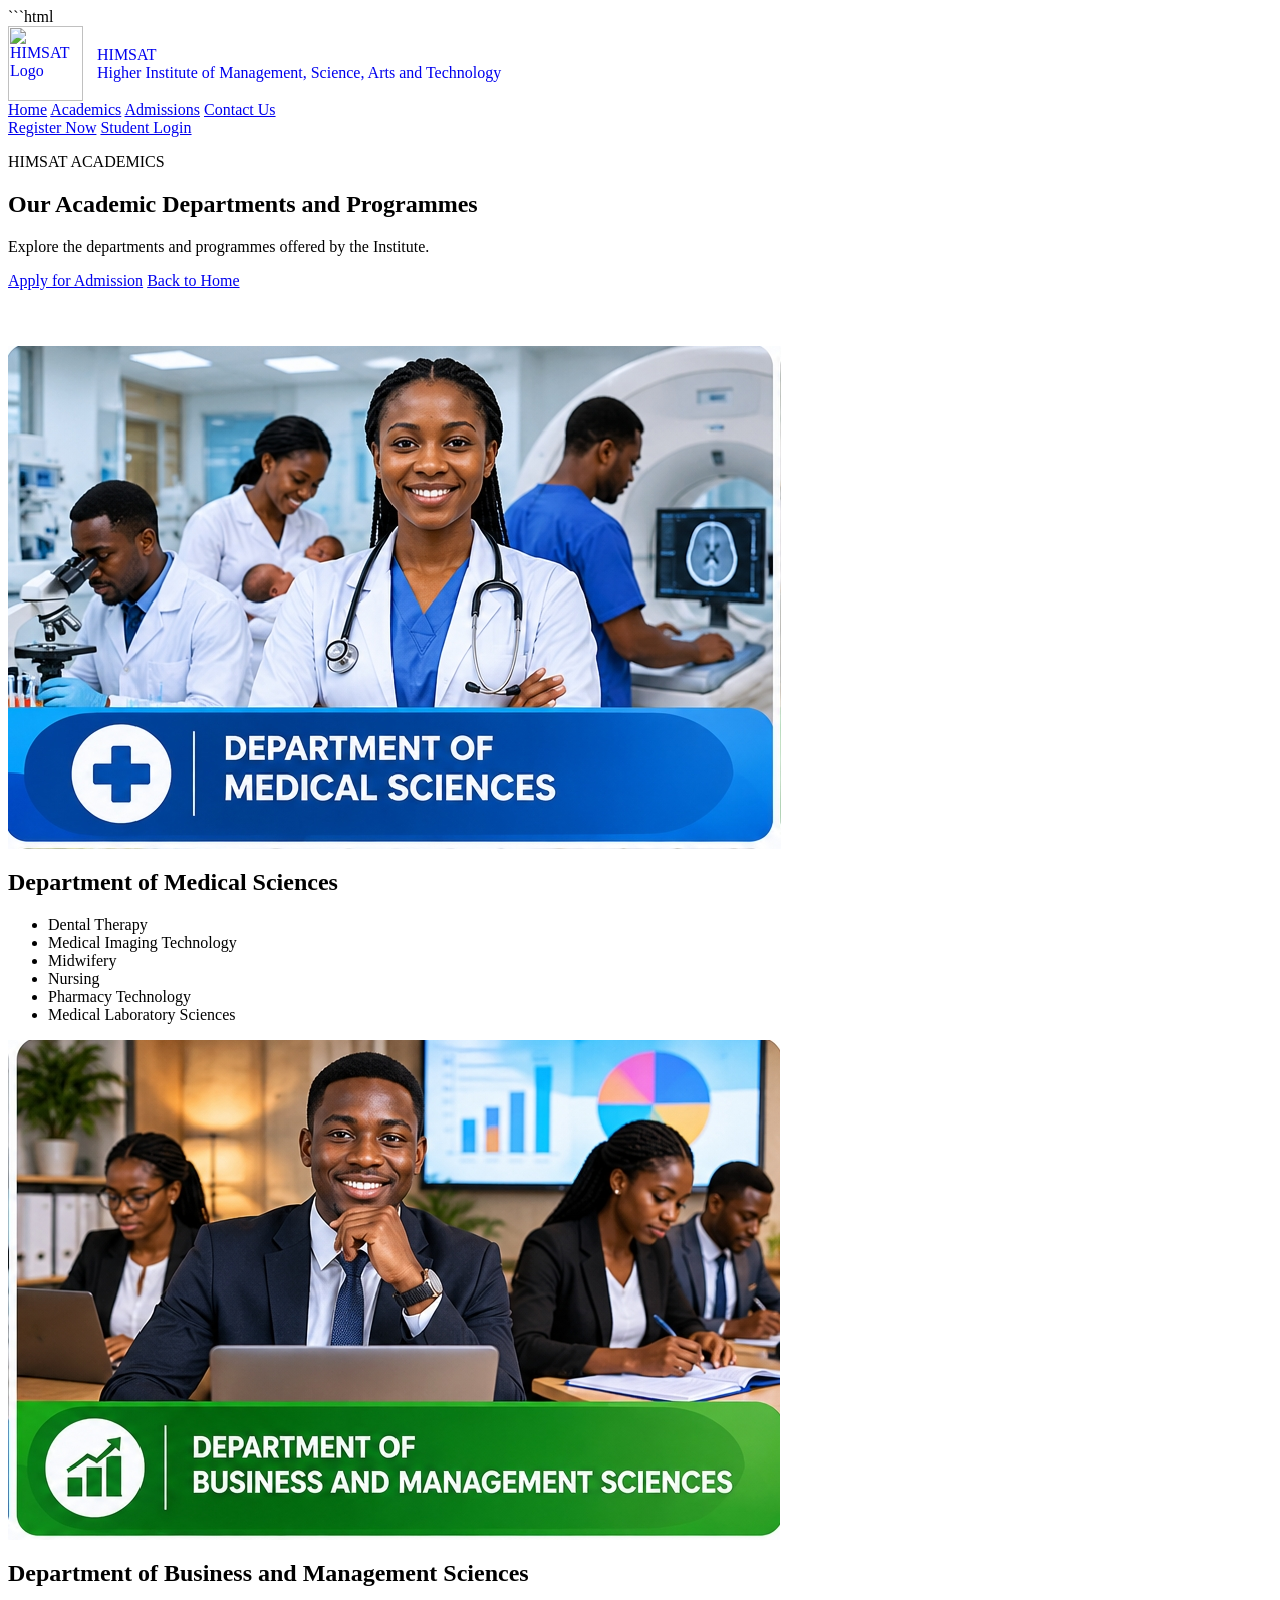
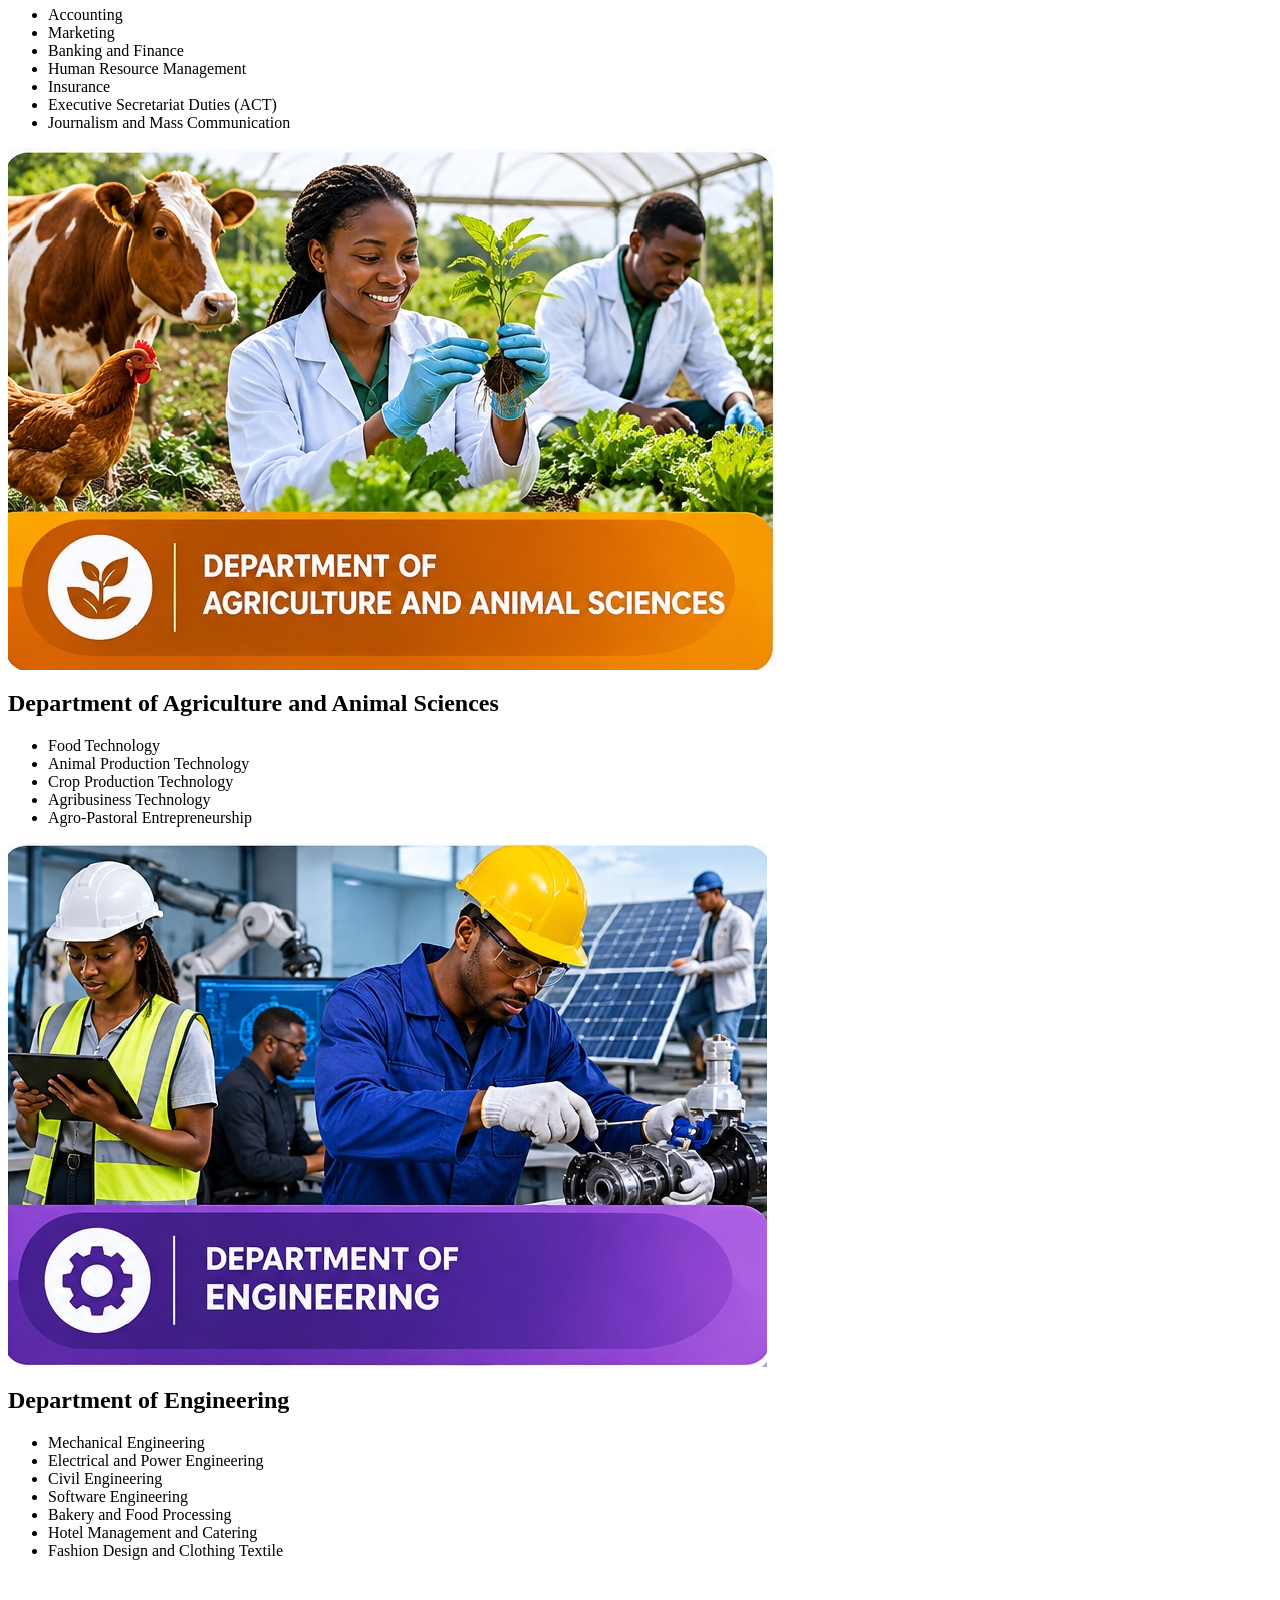
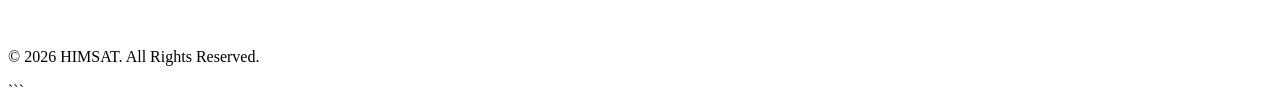
==== academics.html @ cbf431ee "Update academics.html" ====
```html
<!DOCTYPE html>
<html lang="en">
<head>
    <meta charset="UTF-8">
    <meta name="viewport" content="width=device-width, initial-scale=1.0">
    <title>Academic Programmes | HIMSAT</title>
    <link rel="stylesheet" href="css/style.css">
</head>
<body>

<header class="site-header">
    <div class="container header-container">
        <a href="index.html" class="brand" style="display:flex;align-items:center;gap:14px;text-decoration:none;">
            <img src="himsat.jpg" alt="HIMSAT Logo" style="width:75px;height:75px;object-fit:contain;">
            <div class="brand-text">
                <div class="brand-name">HIMSAT</div>
                <div class="brand-tagline">Higher Institute of Management, Science, Arts and Technology</div>
            </div>
        </a>
        <nav class="main-nav">
            <a href="index.html" class="nav-link">Home</a>
            <a href="academics.html" class="nav-link">Academics</a>
            <a href="admissions.html" class="nav-link">Admissions</a>
            <a href="contact.html" class="nav-link">Contact Us</a>
        </nav>
        <div class="header-actions">
            <a href="registration.html" class="register-btn">Register Now</a>
            <a href="student-login.html" class="login-btn">Student Login</a>
        </div>
    </div>
</header>

<main>
    <section class="hero">
        <div class="container">
            <p class="hero-label">HIMSAT ACADEMICS</p>
            <h1>Our Academic Departments and Programmes</h1>
            <p class="hero-description">Explore the departments and programmes offered by the Institute.</p>
            <div class="hero-buttons">
                <a href="admissions.html" class="primary-btn">Apply for Admission</a>
                <a href="index.html" class="secondary-btn">Back to Home</a>
            </div>
        </div>
    </section>

    <section class="home-section" style="padding:56px 0;">
        <div class="container">
            <div class="card-grid">

                <div class="menu-card department-card department-medical">
                    <img src="images/medical-sciences.jpg"
                         alt="Medical Sciences"
                         class="department-image">
                    <h2>Department of Medical Sciences</h2>
                    <ul>
                        <li>Dental Therapy</li>
                        <li>Medical Imaging Technology</li>
                        <li>Midwifery</li>
                        <li>Nursing</li>
                        <li>Pharmacy Technology</li>
                        <li>Medical Laboratory Sciences</li>
                    </ul>
                </div>

                <div class="menu-card department-card department-business">
                    <img src="images/business-management.jpg"
                         alt="Business and Management Sciences"
                         class="department-image">
                    <h2>Department of Business and Management Sciences</h2>
                    <ul>
                        <li>Accounting</li>
                        <li>Marketing</li>
                        <li>Banking and Finance</li>
                        <li>Human Resource Management</li>
                        <li>Insurance</li>
                        <li>Executive Secretariat Duties (ACT)</li>
                        <li>Journalism and Mass Communication</li>
                    </ul>
                </div>

                <div class="menu-card department-card department-agriculture">
                    <img src="images/agriculture-animal-sciences.jpg"
                         alt="Agriculture and Animal Sciences"
                         class="department-image">
                    <h2>Department of Agriculture and Animal Sciences</h2>
                    <ul>
                        <li>Food Technology</li>
                        <li>Animal Production Technology</li>
                        <li>Crop Production Technology</li>
                        <li>Agribusiness Technology</li>
                        <li>Agro-Pastoral Entrepreneurship</li>
                    </ul>
                </div>

                <div class="menu-card department-card department-engineering">
                    <img src="images/engineering.jpg"
                         alt="Engineering"
                         class="department-image">
                    <h2>Department of Engineering</h2>
                    <ul>
                        <li>Mechanical Engineering</li>
                        <li>Electrical and Power Engineering</li>
                        <li>Civil Engineering</li>
                        <li>Software Engineering</li>
                        <li>Bakery and Food Processing</li>
                        <li>Hotel Management and Catering</li>
                        <li>Fashion Design and Clothing Textile</li>
                    </ul>
                </div>

            </div>
        </div>
    </section>
</main>

<footer class="site-footer">
    <div class="container">
        <p>© 2026 HIMSAT. All Rights Reserved.</p>
    </div>
</footer>

<script src="js/script.js"></script>
</body>
</html>
```
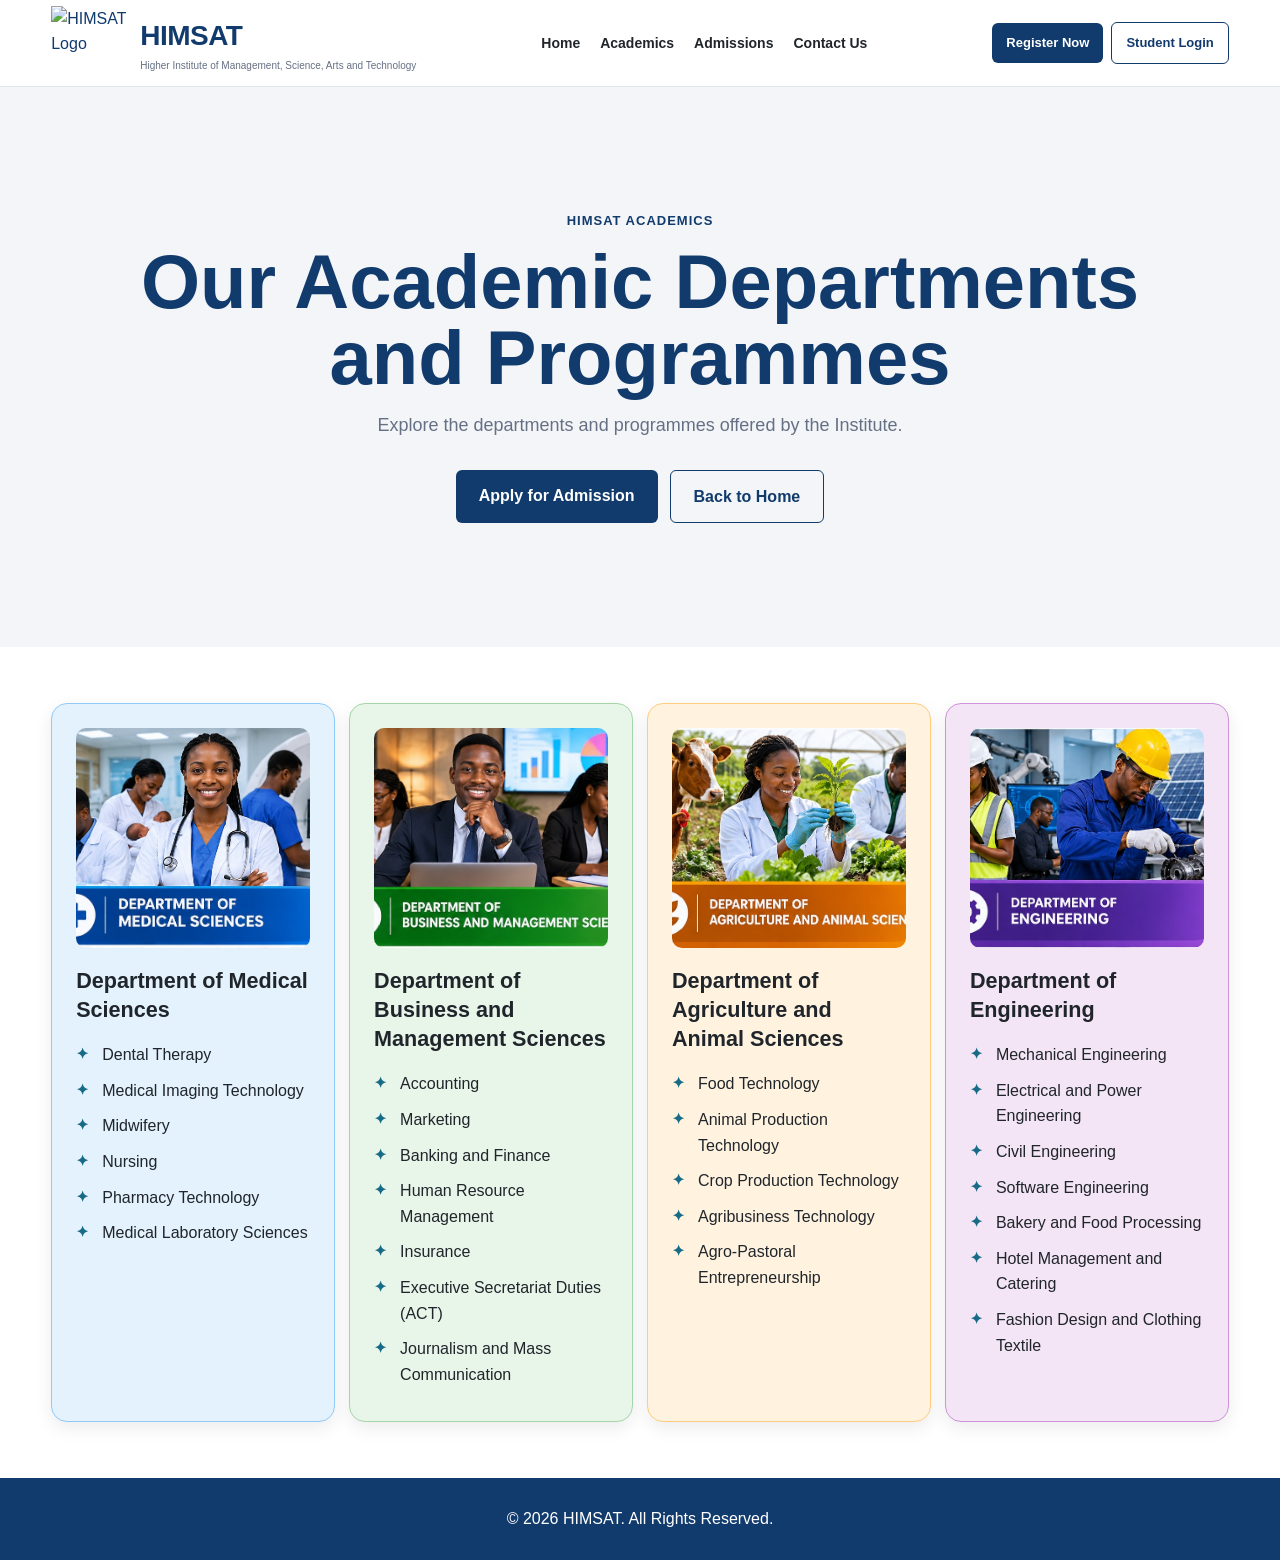
==== commit 3376e081: "Update academics.html" ====
--- a/academics.html
+++ b/academics.html
@@ -1,4 +1,4 @@
-```html
+
 <!DOCTYPE html>
 <html lang="en">
 <head>
@@ -123,4 +123,4 @@
 <script src="js/script.js"></script>
 </body>
 </html>
-```
+
--- a/css/style.css
+++ b/css/style.css
@@ -0,0 +1,791 @@
+/* =========================================
+   PN-HIMSAT
+   GLOBAL STYLES
+========================================= */
+
+* {
+    margin: 0;
+    padding: 0;
+    box-sizing: border-box;
+}
+
+:root {
+    --primary: #123b6d;
+    --primary-dark: #0b2c52;
+    --accent: #e5a72a;
+    --text: #20252b;
+    --muted: #667085;
+    --light: #f5f7fa;
+    --white: #ffffff;
+    --border: #e2e6eb;
+    --shadow: 0 12px 35px rgba(0, 0, 0, 0.12);
+}
+
+body {
+    font-family: Arial, Helvetica, sans-serif;
+    line-height: 1.6;
+    color: var(--text);
+    background: #ffffff;
+}
+
+.container {
+    width: 92%;
+    max-width: 1400px;
+    margin: 0 auto;
+}
+
+
+/* =========================================
+   HEADER
+========================================= */
+
+.site-header {
+    background: var(--white);
+    border-bottom: 1px solid var(--border);
+    position: sticky;
+    top: 0;
+    z-index: 1000;
+}
+
+.header-container {
+    min-height: 86px;
+    display: flex;
+    align-items: center;
+    gap: 20px;
+}
+
+
+/* =========================================
+   BRAND
+========================================= */
+
+.brand {
+    text-decoration: none;
+    color: var(--primary);
+    min-width: 225px;
+}
+
+.brand-name {
+    font-size: 28px;
+    font-weight: 800;
+    letter-spacing: -0.5px;
+}
+
+.brand-tagline {
+    font-size: 10px;
+    line-height: 1.3;
+    color: var(--muted);
+}
+
+
+/* =========================================
+   MAIN NAVIGATION
+========================================= */
+
+.main-nav {
+    display: flex;
+    align-items: center;
+    justify-content: center;
+    gap: 2px;
+    flex: 1;
+}
+
+.nav-link,
+.mega-trigger {
+    border: none;
+    background: transparent;
+    text-decoration: none;
+    color: var(--text);
+    font-size: 14px;
+    font-weight: 600;
+    padding: 30px 9px;
+    cursor: pointer;
+    white-space: nowrap;
+}
+
+.nav-link:hover,
+.mega-trigger:hover {
+    color: var(--primary);
+}
+
+.mega-trigger span {
+    font-size: 12px;
+    margin-left: 3px;
+}
+
+
+/* =========================================
+   MEGA MENU
+========================================= */
+
+.nav-mega {
+    position: static;
+}
+
+.mega-menu {
+    position: absolute;
+    top: 86px;
+    left: 50%;
+    transform: translateX(-50%);
+
+    width: min(1200px, 94vw);
+
+    background: var(--white);
+
+    border: 1px solid var(--border);
+    border-radius: 0 0 14px 14px;
+
+    box-shadow: var(--shadow);
+
+    padding: 28px;
+
+    display: none;
+}
+
+.nav-mega.open .mega-menu {
+    display: block;
+}
+
+
+/* =========================================
+   MEGA MENU HEADER
+========================================= */
+
+.mega-header {
+    margin-bottom: 22px;
+    padding-bottom: 16px;
+    border-bottom: 1px solid var(--border);
+}
+
+.mega-header h3 {
+    color: var(--primary);
+    font-size: 22px;
+    margin-bottom: 4px;
+}
+
+.mega-header p {
+    color: var(--muted);
+    font-size: 14px;
+}
+
+
+/* =========================================
+   CARD GRID
+========================================= */
+
+.card-grid {
+    display: grid;
+    grid-template-columns: repeat(4, 1fr);
+    gap: 14px;
+}
+
+
+/* =========================================
+   MENU CARDS
+========================================= */
+
+.menu-card {
+    display: block;
+    text-decoration: none;
+    color: var(--text);
+
+    padding: 18px;
+
+    background: #ffffff;
+
+    border: 1px solid var(--border);
+    border-radius: 10px;
+
+    transition:
+        transform 0.2s ease,
+        box-shadow 0.2s ease,
+        border-color 0.2s ease;
+}
+
+.menu-card:hover {
+    transform: translateY(-3px);
+    border-color: var(--primary);
+    box-shadow: 0 8px 20px rgba(0, 0, 0, 0.08);
+}
+
+.card-icon {
+    width: 42px;
+    height: 42px;
+
+    display: flex;
+    align-items: center;
+    justify-content: center;
+
+    border-radius: 9px;
+
+    background: #edf3f9;
+
+    margin-bottom: 12px;
+
+    font-size: 21px;
+}
+
+.menu-card h4 {
+    color: var(--primary);
+    font-size: 15px;
+    margin-bottom: 5px;
+}
+
+.menu-card p {
+    color: var(--muted);
+    font-size: 12px;
+    line-height: 1.5;
+}
+
+
+/* =========================================
+   FEATURED CARD
+========================================= */
+
+.featured-card {
+    border-color: var(--accent);
+    background: #fffaf0;
+}
+
+.featured-card .card-icon {
+    background: #fff0c9;
+}
+
+
+/* =========================================
+   HEADER ACTION BUTTONS
+========================================= */
+
+.header-actions {
+    display: flex;
+    align-items: center;
+    gap: 8px;
+}
+
+.register-btn,
+.login-btn {
+    text-decoration: none;
+    padding: 10px 14px;
+    border-radius: 6px;
+    font-size: 13px;
+    font-weight: 700;
+    white-space: nowrap;
+}
+
+.register-btn {
+    background: var(--primary);
+    color: white;
+}
+
+.register-btn:hover {
+    background: var(--primary-dark);
+}
+
+.login-btn {
+    border: 1px solid var(--primary);
+    color: var(--primary);
+}
+
+.login-btn:hover {
+    background: var(--primary);
+    color: white;
+}
+
+
+/* =========================================
+   MOBILE MENU BUTTON
+========================================= */
+
+.menu-toggle {
+    display: none;
+
+    border: none;
+    background: transparent;
+
+    color: var(--primary);
+
+    font-size: 28px;
+
+    cursor: pointer;
+}
+
+
+/* =========================================
+   HERO
+========================================= */
+
+.hero {
+    min-height: 560px;
+
+    display: flex;
+    align-items: center;
+    justify-content: center;
+
+    text-align: center;
+
+    background:
+        linear-gradient(
+            rgba(18, 59, 109, 0.05),
+            rgba(18, 59, 109, 0.05)
+        );
+
+    padding: 80px 20px;
+}
+
+.hero-label {
+    color: var(--primary);
+    font-size: 13px;
+    font-weight: 700;
+    letter-spacing: 1px;
+    margin-bottom: 12px;
+}
+
+.hero h1 {
+    font-size: clamp(45px, 7vw, 76px);
+    color: var(--primary);
+    line-height: 1;
+    margin-bottom: 15px;
+}
+
+.hero h2 {
+    font-size: clamp(22px, 3vw, 32px);
+    margin-bottom: 18px;
+}
+
+.hero-description {
+    color: var(--muted);
+    font-size: 18px;
+    margin-bottom: 30px;
+}
+
+.hero-buttons {
+    display: flex;
+    justify-content: center;
+    gap: 12px;
+}
+
+.primary-btn,
+.secondary-btn {
+    text-decoration: none;
+    padding: 13px 23px;
+    border-radius: 6px;
+    font-weight: 700;
+}
+
+.primary-btn {
+    background: var(--primary);
+    color: white;
+}
+
+.secondary-btn {
+    border: 1px solid var(--primary);
+    color: var(--primary);
+}
+
+.secondary-btn:hover {
+    background: var(--primary);
+    color: white;
+}
+
+
+/* =========================================
+   WHATSAPP FLOATING BUTTON
+========================================= */
+
+.whatsapp-float {
+    position: fixed;
+
+    right: 22px;
+    bottom: 22px;
+
+    width: 58px;
+    height: 58px;
+
+    border-radius: 50%;
+
+    display: flex;
+    align-items: center;
+    justify-content: center;
+
+    background: #25D366;
+    color: white;
+
+    text-decoration: none;
+
+    font-weight: 800;
+    font-size: 13px;
+
+    box-shadow: 0 5px 18px rgba(0, 0, 0, 0.25);
+
+    z-index: 3000;
+
+    transition: transform 0.2s ease;
+}
+
+.whatsapp-float:hover {
+    transform: scale(1.08);
+}
+
+
+/* =========================================
+   FOOTER
+========================================= */
+
+.site-footer {
+    background: var(--primary);
+    color: white;
+    text-align: center;
+    padding: 28px 0;
+}
+
+
+/* =========================================
+   TABLET
+========================================= */
+
+@media (max-width: 1200px) {
+
+    .brand {
+        min-width: 190px;
+    }
+
+    .brand-name {
+        font-size: 24px;
+    }
+
+    .nav-link,
+    .mega-trigger {
+        font-size: 13px;
+        padding-left: 6px;
+        padding-right: 6px;
+    }
+
+    .card-grid {
+        grid-template-columns: repeat(3, 1fr);
+    }
+}
+
+
+/* =========================================
+   MOBILE
+========================================= */
+
+@media (max-width: 1000px) {
+
+    .header-container {
+        min-height: 75px;
+    }
+
+    .brand {
+        min-width: 0;
+    }
+
+    .brand-name {
+        font-size: 23px;
+    }
+
+    .brand-tagline {
+        display: none;
+    }
+
+    .menu-toggle {
+        display: block;
+        margin-left: auto;
+    }
+
+    .main-nav {
+        display: none;
+
+        position: absolute;
+
+        top: 75px;
+        left: 0;
+
+        width: 100%;
+
+        background: white;
+
+        flex-direction: column;
+        align-items: stretch;
+
+        padding: 10px 15px 20px;
+
+        border-top: 1px solid var(--border);
+
+        box-shadow: var(--shadow);
+    }
+
+    .main-nav.active {
+        display: flex;
+    }
+
+    .nav-link,
+    .mega-trigger {
+        width: 100%;
+        text-align: left;
+        padding: 14px 10px;
+    }
+
+    .nav-mega {
+        width: 100%;
+    }
+
+    .mega-menu {
+        position: static;
+
+        transform: none;
+
+        width: 100%;
+
+        border-radius: 8px;
+
+        box-shadow: none;
+
+        padding: 15px;
+
+        margin-bottom: 5px;
+    }
+
+    .card-grid {
+        grid-template-columns: repeat(2, 1fr);
+    }
+
+    .header-actions {
+        display: none;
+    }
+}
+
+
+/* =========================================
+   SMALL PHONES
+========================================= */
+
+@media (max-width: 550px) {
+
+    .container {
+        width: 94%;
+    }
+
+    .card-grid {
+        grid-template-columns: 1fr;
+    }
+
+    .mega-menu {
+        padding: 12px;
+    }
+
+    .mega-header h3 {
+        font-size: 19px;
+    }
+
+    .hero {
+        min-height: 500px;
+        padding: 60px 15px;
+    }
+
+    .hero-buttons {
+        flex-direction: column;
+        align-items: center;
+    }
+
+    .primary-btn,
+    .secondary-btn {
+        width: 200px;
+    }
+
+    .whatsapp-float {
+        width: 52px;
+        height: 52px;
+        right: 15px;
+        bottom: 15px;
+    }
+}
+
+/* Animated colours for HIMSAT departments and programmes */
+@keyframes himsatProgrammeColours {
+    0%   { color: #0056b3; }
+    25%  { color: #00875a; }
+    50%  { color: #b45309; }
+    75%  { color: #7c3aed; }
+    100% { color: #0056b3; }
+}
+
+.card-grid a.menu-card h4,
+.card-grid a.menu-card ul li {
+    animation: himsatProgrammeColours 6s linear infinite;
+}
+
+.card-grid a.menu-card h4 {
+    font-weight: 700;
+}
+
+.card-grid a.menu-card ul li {
+    animation-duration: 8s;
+}
+
+/* =========================================
+   HIMSAT DEPARTMENT CARD DESIGN
+   ========================================= */
+
+.department-card {
+    border-radius: 16px;
+    padding: 24px;
+    border: 1px solid transparent;
+    box-shadow: 0 6px 18px rgba(0, 0, 0, 0.08);
+    transition: transform 0.3s ease, box-shadow 0.3s ease;
+}
+
+.department-card:hover {
+    transform: translateY(-5px);
+    box-shadow: 0 12px 25px rgba(0, 0, 0, 0.14);
+}
+
+/* Individual department backgrounds */
+
+.department-medical {
+    background-color: #E3F2FD;
+    border-color: #90CAF9;
+}
+
+.department-business {
+    background-color: #E8F5E9;
+    border-color: #A5D6A7;
+}
+
+.department-agriculture {
+    background-color: #FFF3E0;
+    border-color: #FFCC80;
+}
+
+.department-engineering {
+    background-color: #F3E5F5;
+    border-color: #CE93D8;
+}
+
+/* Animated department headings and programme names */
+
+@keyframes himsatDepartmentText {
+    0%   { color: #174EA6; }
+    25%  { color: #087F5B; }
+    50%  { color: #A04B00; }
+    75%  { color: #7138A0; }
+    100% { color: #174EA6; }
+}
+
+.department-card h2,
+.department-card ul li {
+    animation: himsatDepartmentText 8s ease-in-out infinite;
+}
+
+.department-card h2 {
+    font-weight: 800;
+    line-height: 1.4;
+}
+
+/* Decorative programme bullets */
+
+.department-card ul {
+    list-style: none;
+    padding-left: 0;
+    margin-top: 18px;
+}
+
+.department-card ul li {
+    position: relative;
+    padding-left: 26px;
+    margin-bottom: 10px;
+    line-height: 1.6;
+}
+
+.department-card ul li::before {
+    content: "✦";
+    position: absolute;
+    left: 0;
+    top: 0;
+    font-size: 15px;
+    font-weight: bold;
+    color: #176B87;
+}
+
+/* Respect visitors who prefer reduced animation */
+
+@media (prefers-reduced-motion: reduce) {
+    .department-card h2,
+    .department-card ul li {
+        animation: none;
+    }
+
+    .department-card:hover {
+        transform: none;
+    }
+}
+```css
+/* HIMSAT Department Images */
+.department-image {
+    display: block;
+    width: 100%;
+    height: 200px;
+    object-fit: cover;
+    border-radius: 10px;
+    margin-bottom: 18px;
+}
+```css
+/* HIMSAT responsive department layout */
+.card-grid {
+    display: grid;
+    grid-template-columns: repeat(2, minmax(0, 1fr));
+    gap: 24px;
+    width: 100%;
+    box-sizing: border-box;
+}
+
+.department-card {
+    width: 100%;
+    min-width: 0;
+    box-sizing: border-box;
+    overflow-wrap: break-word;
+}
+
+.department-image {
+    display: block;
+    width: 100%;
+    height: 220px;
+    object-fit: cover;
+    object-position: center;
+    border-radius: 10px;
+    margin-bottom: 18px;
+}
+
+.department-card h2 {
+    font-size: 1.35rem;
+    line-height: 1.35;
+    overflow-wrap: break-word;
+}
+
+@media (max-width: 768px) {
+    .card-grid {
+        grid-template-columns: minmax(0, 1fr);
+        gap: 20px;
+    }
+
+    .department-card {
+        padding: 16px;
+    }
+
+    .department-image {
+        height: auto;
+        max-height: 260px;
+        aspect-ratio: 16 / 9;
+    }
+
+    .department-card h2 {
+        font-size: 1.2rem;
+    }
+}
+
+@media (min-width: 769px) {
+    .department-image {
+        height: 220px;
+    }
+}
+```
